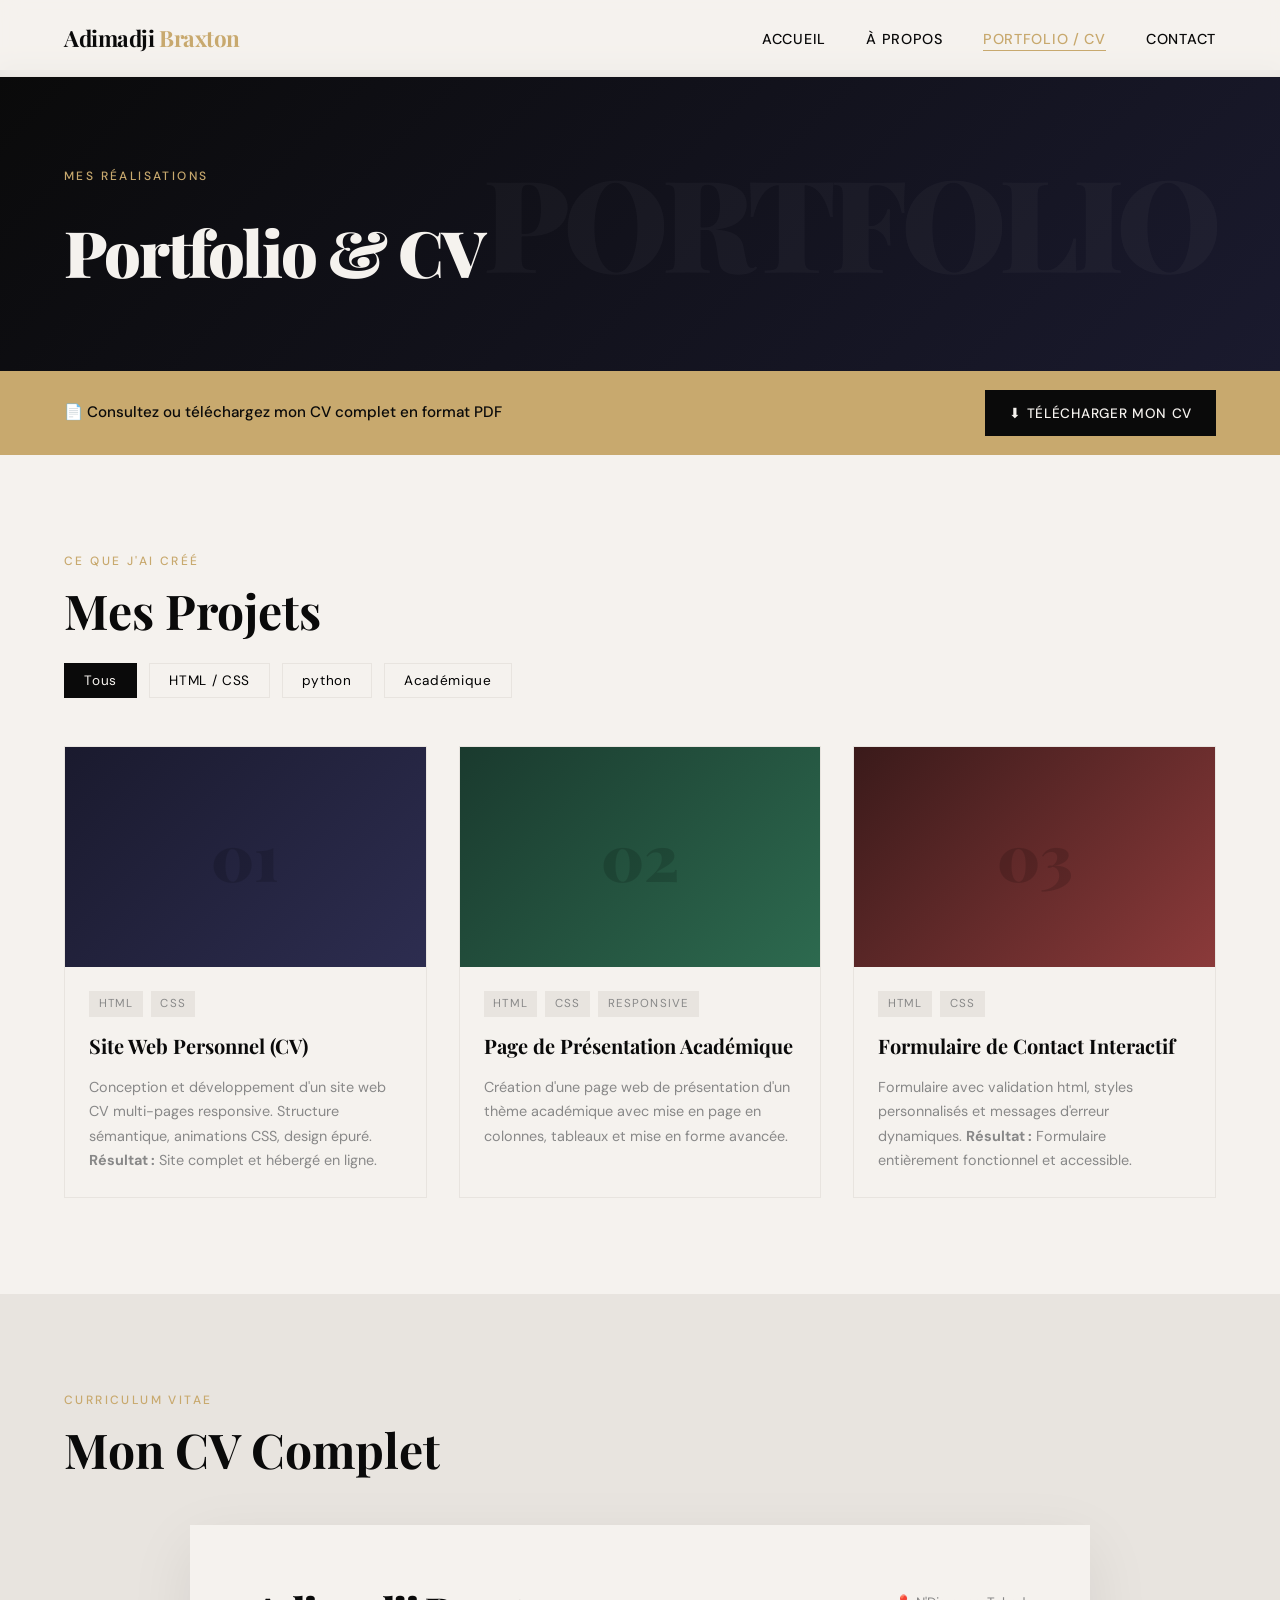
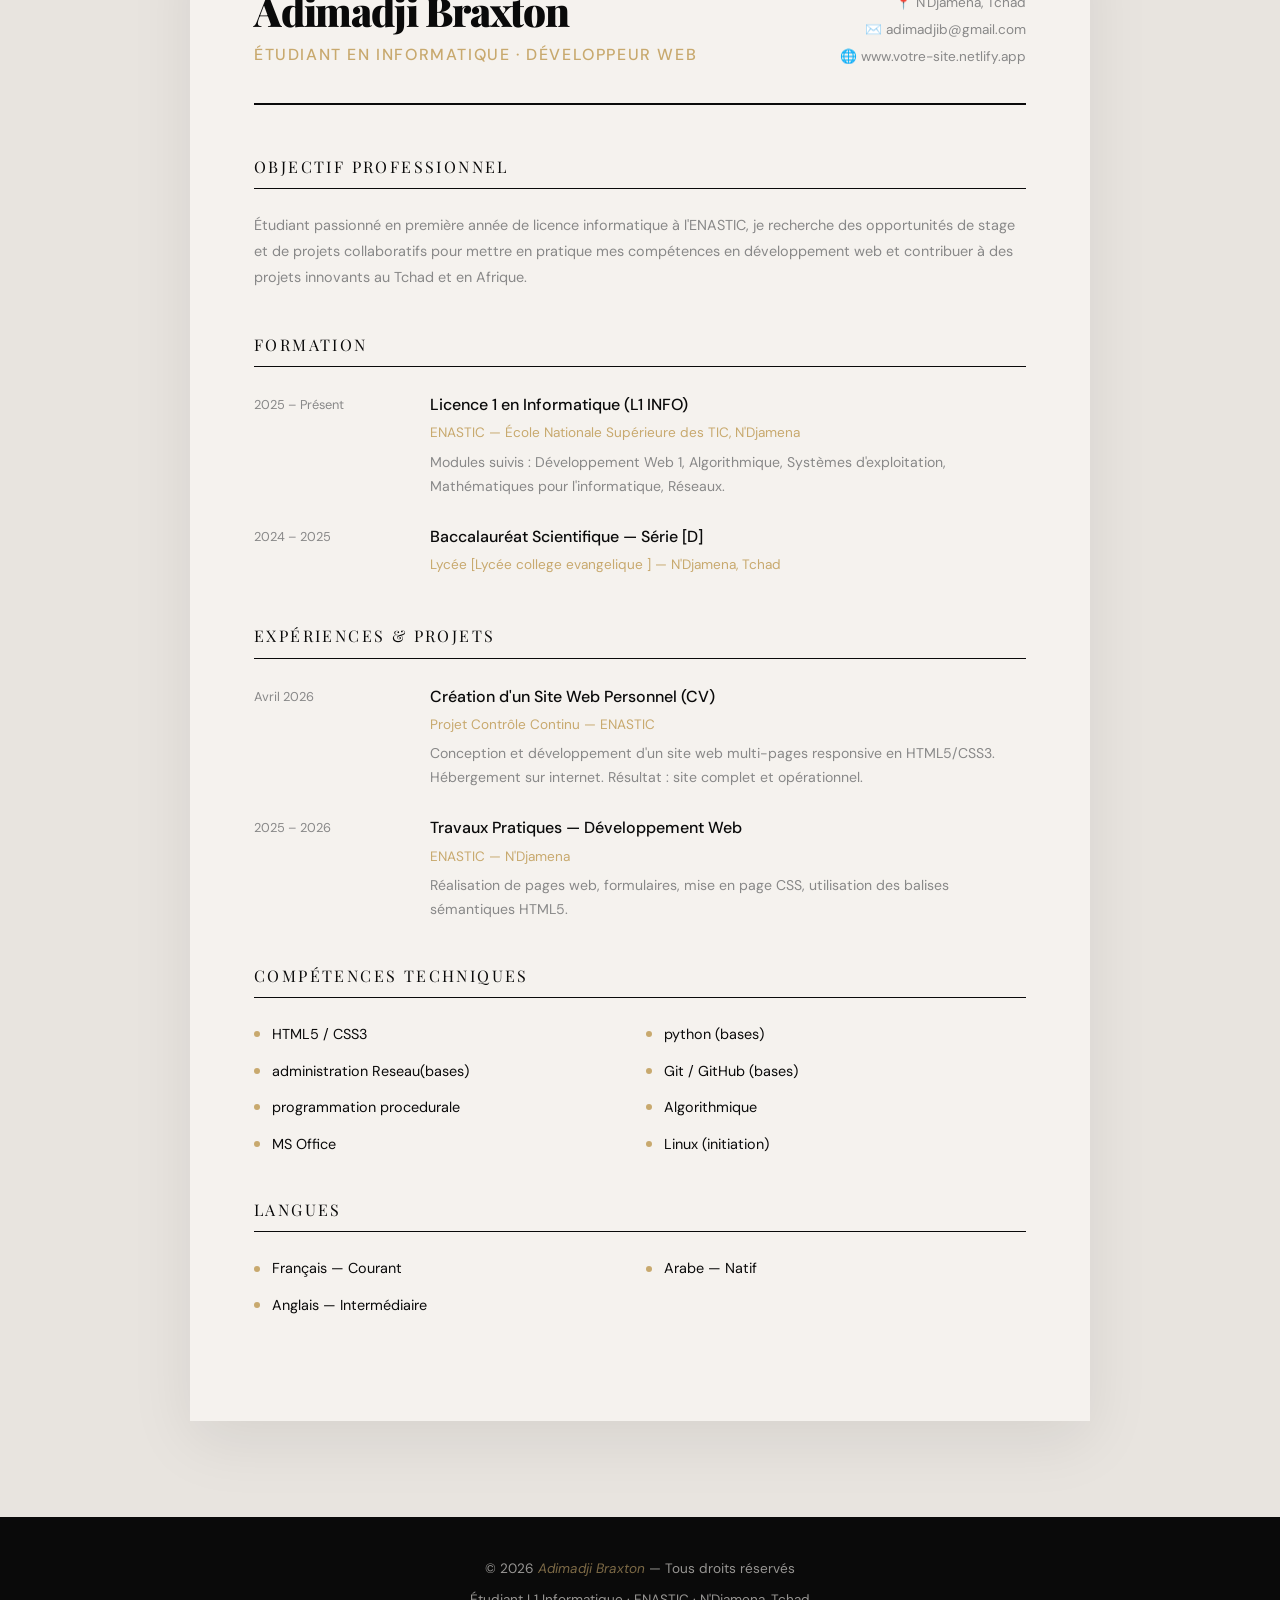
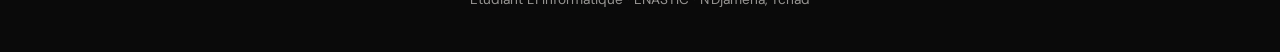
==== portfolio.html @ 240386e9 "Add files via upload" ====
<!DOCTYPE html>
<html lang="fr">
<head>
  <meta charset="UTF-8" />
  <meta name="viewport" content="width=device-width, initial-scale=1.0" />
  <title>Portfolio / CV — Braxton</title>
  <link rel="stylesheet" href="style.css" />
  <style>
    /* PAGE HEADER */
    .page-header {
      background: linear-gradient(135deg, var(--noir) 0%, #1a1a2e 100%);
      color: var(--blanc);
      padding: 6rem 5% 4rem;
      position: relative;
      overflow: hidden;
    }

    .page-header::after {
      content: 'PORTFOLIO';
      position: absolute;
      top: 50%; right: 5%;
      transform: translateY(-50%);
      font-family: 'Playfair Display', serif;
      font-size: 8rem;
      font-weight: 900;
      color: rgba(255,255,255,0.03);
      letter-spacing: -0.05em;
      white-space: nowrap;
    }

    .page-header h1 {
      font-family: 'Playfair Display', serif;
      font-size: clamp(2.5rem, 5vw, 4rem);
      font-weight: 900;
      letter-spacing: -0.03em;
    }

    /* SECTION CV DOWNLOAD */
    .cv-download-bar {
      background: var(--accent);
      padding: 1.2rem 5%;
      display: flex;
      align-items: center;
      justify-content: space-between;
      gap: 1rem;
      flex-wrap: wrap;
    }

    .cv-download-bar p {
      font-weight: 500;
      font-size: 0.95rem;
    }

    .cv-download-bar a {
      background: var(--noir);
      color: var(--blanc);
      padding: 0.7rem 1.5rem;
      text-decoration: none;
      font-size: 0.85rem;
      font-weight: 500;
      letter-spacing: 0.05em;
      text-transform: uppercase;
      transition: opacity 0.2s;
    }

    .cv-download-bar a:hover { opacity: 0.8; }

    /* SECTION PROJETS */
    .section-projects {
      padding: 6rem 5%;
    }

    .projects-filter {
      display: flex;
      gap: 0.75rem;
      margin-bottom: 3rem;
      flex-wrap: wrap;
    }

    .filter-btn {
      padding: 0.5rem 1.2rem;
      border: 1px solid var(--gris-clair);
      background: none;
      cursor: pointer;
      font-size: 0.85rem;
      font-family: 'DM Sans', sans-serif;
      transition: all var(--transition);
      letter-spacing: 0.05em;
    }

    .filter-btn.active, .filter-btn:hover {
      background: var(--noir);
      color: var(--blanc);
      border-color: var(--noir);
    }

    .projects-grid {
      display: grid;
      grid-template-columns: repeat(auto-fill, minmax(340px, 1fr));
      gap: 2rem;
    }

    .project-card {
      border: 1px solid var(--gris-clair);
      overflow: hidden;
      transition: all var(--transition);
    }

    .project-card:hover {
      border-color: var(--noir);
      box-shadow: 6px 6px 0 var(--noir);
      transform: translate(-3px, -3px);
    }

    .project-img {
      height: 220px;
      background: var(--gris-clair);
      display: flex;
      align-items: center;
      justify-content: center;
      font-family: 'Playfair Display', serif;
      font-size: 4rem;
      font-weight: 900;
      color: rgba(0,0,0,0.15);
      position: relative;
      overflow: hidden;
    }

    .project-overlay {
      position: absolute;
      inset: 0;
      background: rgba(0,0,0,0.7);
      display: flex;
      align-items: center;
      justify-content: center;
      gap: 1rem;
      opacity: 0;
      transition: opacity var(--transition);
    }

    .project-card:hover .project-overlay { opacity: 1; }

    .project-overlay a {
      color: var(--blanc);
      text-decoration: none;
      border: 1px solid rgba(255,255,255,0.5);
      padding: 0.5rem 1rem;
      font-size: 0.8rem;
      letter-spacing: 0.1em;
      text-transform: uppercase;
      transition: all 0.2s;
    }

    .project-overlay a:hover {
      background: var(--accent);
      border-color: var(--accent);
    }

    .project-body { padding: 1.5rem; }

    .project-tags {
      display: flex;
      gap: 0.5rem;
      flex-wrap: wrap;
      margin-bottom: 0.75rem;
    }

    .project-tag {
      font-size: 0.72rem;
      letter-spacing: 0.1em;
      text-transform: uppercase;
      background: var(--gris-clair);
      padding: 0.2rem 0.6rem;
      color: var(--gris);
    }

    .project-title {
      font-family: 'Playfair Display', serif;
      font-size: 1.25rem;
      margin-bottom: 0.75rem;
    }

    .project-desc {
      font-size: 0.9rem;
      color: var(--gris);
      line-height: 1.7;
    }

    /* SECTION CV COMPLET */
    .section-cv {
      padding: 6rem 5%;
      background: var(--gris-clair);
    }

    .cv-container {
      background: var(--blanc);
      max-width: 900px;
      margin: 3rem auto 0;
      padding: 4rem;
      box-shadow: 0 20px 60px rgba(0,0,0,0.08);
    }

    /* CV HEAD */
    .cv-head {
      display: flex;
      justify-content: space-between;
      align-items: flex-start;
      margin-bottom: 3rem;
      padding-bottom: 2rem;
      border-bottom: 2px solid var(--noir);
      gap: 2rem;
    }

    .cv-name-block h2 {
      font-family: 'Playfair Display', serif;
      font-size: 2.5rem;
      font-weight: 900;
      letter-spacing: -0.03em;
      line-height: 1.1;
    }

    .cv-name-block .cv-role {
      font-size: 1rem;
      color: var(--accent);
      font-weight: 500;
      margin-top: 0.5rem;
      text-transform: uppercase;
      letter-spacing: 0.1em;
    }

    .cv-contact-block {
      text-align: right;
      font-size: 0.85rem;
      color: var(--gris);
      line-height: 2;
    }

    /* CV SECTION */
    .cv-section {
      margin-bottom: 2.5rem;
    }

    .cv-section-title {
      font-family: 'Playfair Display', serif;
      font-size: 1rem;
      text-transform: uppercase;
      letter-spacing: 0.15em;
      border-bottom: 1px solid var(--noir);
      padding-bottom: 0.5rem;
      margin-bottom: 1.5rem;
    }

    .cv-entry {
      display: grid;
      grid-template-columns: 160px 1fr;
      gap: 1rem;
      margin-bottom: 1.5rem;
    }

    .cv-entry-date {
      font-size: 0.8rem;
      color: var(--gris);
      padding-top: 0.2rem;
    }

    .cv-entry-title {
      font-weight: 500;
      margin-bottom: 0.2rem;
    }

    .cv-entry-place {
      font-size: 0.85rem;
      color: var(--accent);
      margin-bottom: 0.4rem;
    }

    .cv-entry-desc {
      font-size: 0.88rem;
      color: var(--gris);
      line-height: 1.7;
    }

    /* Skills CV */
    .cv-skills-grid {
      display: grid;
      grid-template-columns: 1fr 1fr;
      gap: 0.75rem;
    }

    .cv-skill-item {
      display: flex;
      align-items: center;
      gap: 0.75rem;
      font-size: 0.9rem;
    }

    .cv-skill-dot {
      width: 6px; height: 6px;
      border-radius: 50%;
      background: var(--accent);
      flex-shrink: 0;
    }

    @media (max-width: 768px) {
      .cv-container { padding: 2rem 1.5rem; }
      .cv-head { flex-direction: column; }
      .cv-contact-block { text-align: left; }
      .cv-entry { grid-template-columns: 1fr; gap: 0.3rem; }
      .projects-grid { grid-template-columns: 1fr; }
    }
  </style>
</head>
<body>

  <nav>
    <a href="index.html" class="nav-logo">Adimadji <span>Braxton</span></a>
    <ul class="nav-links">
      <li><a href="index.html">Accueil</a></li>
      <li><a href="apropos.html">À Propos</a></li>
      <li><a href="portfolio.html" class="active">Portfolio / CV</a></li>
      <li><a href="contact.html">Contact</a></li>
    </ul>
  </nav>

  <main>

    <header class="page-header">
      <span class="section-tag fade-in">Mes Réalisations</span>
      <h1 class="fade-in fade-in-delay-1">Portfolio &amp; CV</h1>
    </header>

    <!-- BARRE TÉLÉCHARGEMENT CV -->
    <div class="cv-download-bar">
      <p>📄 Consultez ou téléchargez mon CV complet en format PDF</p>
      <a href="cv.pdf" download>⬇ Télécharger mon CV</a>
    </div>

    <!-- PROJETS -->
    <section class="section-projects">
      <span class="section-tag">Ce que j'ai créé</span>
      <h2 class="section-title">Mes Projets</h2>

      <div class="projects-filter">
        <button class="filter-btn active">Tous</button>
        <button class="filter-btn">HTML / CSS</button>
        <button class="filter-btn">python</button>
        <button class="filter-btn">Académique</button>
      </div>

      <div class="projects-grid">

        <article class="project-card fade-in">
          <div class="project-img" style="background: linear-gradient(135deg,#1a1a2e,#2d2d50)">
            <span>01</span>
            <div class="project-overlay">
              <a href="#">Voir le projet</a>
              <a href="#">Code source</a>
            </div>
          </div>
          <div class="project-body">
            <div class="project-tags">
              <span class="project-tag">HTML</span>
              <span class="project-tag">CSS</span>
            </div>
            <h3 class="project-title">Site Web Personnel (CV)</h3>
            <p class="project-desc">
              Conception et développement d'un site web CV multi-pages responsive.
              Structure sémantique, animations CSS, design épuré.
              <strong>Résultat :</strong> Site complet et hébergé en ligne.
            </p>
          </div>
        </article>

        <article class="project-card fade-in fade-in-delay-1">
          <div class="project-img" style="background: linear-gradient(135deg,#1a3a2e,#2d6a4f)">
            <span>02</span>
            <div class="project-overlay">
              <a href="#">Voir le projet</a>
              <a href="#">Code source</a>
            </div>
          </div>
          <div class="project-body">
            <div class="project-tags">
              <span class="project-tag">HTML</span>
              <span class="project-tag">CSS</span>
              <span class="project-tag">Responsive</span>
            </div>
            <h3 class="project-title">Page de Présentation Académique</h3>
            <p class="project-desc">
              Création d'une page web de présentation d'un thème académique avec
              mise en page en colonnes, tableaux et mise en forme avancée.
            </p>
          </div>
        </article>

        <article class="project-card fade-in fade-in-delay-2">
          <div class="project-img" style="background: linear-gradient(135deg,#3a1a1a,#8b3a3a)">
            <span>03</span>
            <div class="project-overlay">
              <a href="#">Voir le projet</a>
              <a href="#">Code source</a>
            </div>
          </div>
          <div class="project-body">
            <div class="project-tags">
              <span class="project-tag">HTML</span>
              <span class="project-tag">CSS</span>
              
            </div>
            <h3 class="project-title">Formulaire de Contact Interactif</h3>
            <p class="project-desc">
              Formulaire avec validation html, styles personnalisés et
              messages d'erreur dynamiques.
              <strong>Résultat :</strong> Formulaire entièrement fonctionnel et accessible.
            </p>
          </div>
        </article>
   </div>

    </section>

    <!-- CV COMPLET -->
    <section class="section-cv" id="cv">
      <span class="section-tag">Curriculum Vitae</span>
      <h2 class="section-title">Mon CV Complet</h2>

      <div class="cv-container fade-in">

        <!-- EN-TÊTE CV -->
        <div class="cv-head">
          <div class="cv-name-block">
            <h2>Adimadji Braxton</h2>
            <div class="cv-role">Étudiant en Informatique · Développeur Web</div>
          </div>
          <div class="cv-contact-block">
            <div>📍 N'Djamena, Tchad</div>
            <div>✉️ adimadjib@gmail.com</div>
            <div>🌐 www.votre-site.netlify.app</div>
          </div>
        </div>

        <!-- OBJECTIF -->
        <div class="cv-section">
          <div class="cv-section-title">Objectif Professionnel</div>
          <p style="font-size:0.9rem; color:var(--gris); line-height:1.8;">
            Étudiant passionné en première année de licence informatique à l'ENASTIC, 
            je recherche des opportunités de stage et de projets collaboratifs pour 
            mettre en pratique mes compétences en développement web et contribuer à des 
            projets innovants au Tchad et en Afrique.
          </p>
        </div>

        <!-- FORMATION -->
        <div class="cv-section">
          <div class="cv-section-title">Formation</div>
          <div class="cv-entry">
            <div class="cv-entry-date">2025 – Présent</div>
            <div>
              <div class="cv-entry-title">Licence 1 en Informatique (L1 INFO)</div>
              <div class="cv-entry-place">ENASTIC — École Nationale Supérieure des TIC, N'Djamena</div>
              <div class="cv-entry-desc">Modules suivis : Développement Web 1, Algorithmique, Systèmes d'exploitation, Mathématiques pour l'informatique, Réseaux.</div>
            </div>
          </div>
          <div class="cv-entry">
            <div class="cv-entry-date">2024 – 2025</div>
            <div>
              <div class="cv-entry-title">Baccalauréat Scientifique — Série [D]</div>
              <div class="cv-entry-place">Lycée [Lycée college evangelique ] — N'Djamena, Tchad</div>
            </div>
          </div>
        </div>

        <!-- EXPÉRIENCES -->
        <div class="cv-section">
          <div class="cv-section-title">Expériences &amp; Projets</div>
          <div class="cv-entry">
            <div class="cv-entry-date">Avril 2026</div>
            <div>
              <div class="cv-entry-title">Création d'un Site Web Personnel (CV)</div>
              <div class="cv-entry-place">Projet Contrôle Continu — ENASTIC</div>
              <div class="cv-entry-desc">Conception et développement d'un site web multi-pages responsive en HTML5/CSS3. Hébergement sur internet. Résultat : site complet et opérationnel.</div>
            </div>
          </div>
          <div class="cv-entry">
            <div class="cv-entry-date">2025 – 2026</div>
            <div>
              <div class="cv-entry-title">Travaux Pratiques — Développement Web</div>
              <div class="cv-entry-place">ENASTIC — N'Djamena</div>
              <div class="cv-entry-desc">Réalisation de pages web, formulaires, mise en page CSS, utilisation des balises sémantiques HTML5.</div>
            </div>
          </div>
        </div>

        <!-- COMPÉTENCES -->
        <div class="cv-section">
          <div class="cv-section-title">Compétences Techniques</div>
          <div class="cv-skills-grid">
            <div class="cv-skill-item"><span class="cv-skill-dot"></span>HTML5 / CSS3</div>
            <div class="cv-skill-item"><span class="cv-skill-dot"></span>python (bases)</div>
            <div class="cv-skill-item"><span class="cv-skill-dot"></span>administration Reseau(bases)</div>
            <div class="cv-skill-item"><span class="cv-skill-dot"></span>Git / GitHub (bases)</div>
            <div class="cv-skill-item"><span class="cv-skill-dot"></span>programmation procedurale</div>
            <div class="cv-skill-item"><span class="cv-skill-dot"></span>Algorithmique</div>
            <div class="cv-skill-item"><span class="cv-skill-dot"></span>MS Office</div>
            <div class="cv-skill-item"><span class="cv-skill-dot"></span>Linux (initiation)</div>
          </div>
        </div>

        <!-- LANGUES -->
        <div class="cv-section">
          <div class="cv-section-title">Langues</div>
          <div class="cv-skills-grid">
            <div class="cv-skill-item"><span class="cv-skill-dot"></span>Français — Courant</div>
            <div class="cv-skill-item"><span class="cv-skill-dot"></span>Arabe — Natif</div>
            <div class="cv-skill-item"><span class="cv-skill-dot"></span>Anglais — Intermédiaire</div>
          </div>
        </div>

      </div>
    </section>

  </main>

  <footer>
    <p>© 2026 <span class="footer-accent">Adimadji Braxton</span> — Tous droits réservés</p>
    <p style="margin-top:0.5rem;">Étudiant L1 Informatique · ENASTIC · N'Djamena, Tchad</p>
  </footer>

  <script>
    // Filtrage projets (simple)
    const filterBtns = document.querySelectorAll('.filter-btn');
    filterBtns.forEach(btn => {
      btn.addEventListener('click', () => {
        filterBtns.forEach(b => b.classList.remove('active'));
        btn.classList.add('active');
      });
    });
  </script>

</body>
</html>
---- style.css ----
/* ===== VARIABLES & RESET ===== */
@import url('https://fonts.googleapis.com/css2?family=Playfair+Display:wght@400;700;900&family=DM+Sans:wght@300;400;500&display=swap');

:root {
  --noir: #0a0a0a;
  --blanc: #f5f2ee;
  --accent: #c8a96e;
  --accent2: #7c9a8a;
  --gris: #888;
  --gris-clair: #e8e4df;
  --radius: 4px;
  --transition: 0.35s ease;
}

*, *::before, *::after { margin: 0; padding: 0; box-sizing: border-box; }

html { scroll-behavior: smooth; }

body {
  font-family: 'DM Sans', sans-serif;
  background: var(--blanc);
  color: var(--noir);
  font-size: 16px;
  line-height: 1.7;
  overflow-x: hidden;
}

/* ===== NAVBAR ===== */
nav {
  position: fixed;
  top: 0; left: 0; right: 0;
  z-index: 1000;
  display: flex;
  justify-content: space-between;
  align-items: center;
  padding: 1.2rem 5%;
  background: rgba(245, 242, 238, 0.95);
  backdrop-filter: blur(10px);
  border-bottom: 1px solid var(--gris-clair);
  transition: var(--transition);
}

.nav-logo {
  font-family: 'Playfair Display', serif;
  font-size: 1.4rem;
  font-weight: 700;
  color: var(--noir);
  text-decoration: none;
  letter-spacing: -0.02em;
}

.nav-logo span { color: var(--accent); }

.nav-links {
  display: flex;
  list-style: none;
  gap: 2.5rem;
}

.nav-links a {
  text-decoration: none;
  color: var(--noir);
  font-size: 0.9rem;
  font-weight: 500;
  letter-spacing: 0.05em;
  text-transform: uppercase;
  position: relative;
  transition: color var(--transition);
}

.nav-links a::after {
  content: '';
  position: absolute;
  bottom: -3px; left: 0;
  width: 0; height: 1px;
  background: var(--accent);
  transition: width var(--transition);
}

.nav-links a:hover { color: var(--accent); }
.nav-links a:hover::after, .nav-links a.active::after { width: 100%; }
.nav-links a.active { color: var(--accent); }

/* ===== FOOTER ===== */
footer {
  background: var(--noir);
  color: var(--blanc);
  text-align: center;
  padding: 2.5rem 5%;
}

footer p { font-size: 0.85rem; opacity: 0.6; }
footer .footer-accent { color: var(--accent); font-style: italic; }

/* ===== BOUTONS ===== */
.btn {
  display: inline-block;
  padding: 0.85rem 2rem;
  border: 2px solid var(--noir);
  color: var(--noir);
  text-decoration: none;
  font-weight: 500;
  font-size: 0.9rem;
  letter-spacing: 0.08em;
  text-transform: uppercase;
  transition: all var(--transition);
  cursor: pointer;
  background: transparent;
}

.btn:hover {
  background: var(--noir);
  color: var(--blanc);
}

.btn-accent {
  border-color: var(--accent);
  color: var(--accent);
}

.btn-accent:hover {
  background: var(--accent);
  color: var(--blanc);
}

.btn-filled {
  background: var(--noir);
  color: var(--blanc);
}

.btn-filled:hover {
  background: var(--accent);
  border-color: var(--accent);
}

/* ===== SECTIONS COMMUNES ===== */
.section-tag {
  font-size: 0.75rem;
  letter-spacing: 0.2em;
  text-transform: uppercase;
  color: var(--accent);
  font-weight: 500;
  margin-bottom: 0.75rem;
  display: block;
}

.section-title {
  font-family: 'Playfair Display', serif;
  font-size: clamp(2rem, 4vw, 3rem);
  line-height: 1.15;
  margin-bottom: 1.5rem;
}

.section-subtitle {
  font-size: 1.05rem;
  color: var(--gris);
  max-width: 550px;
  line-height: 1.8;
}

.divider {
  width: 50px;
  height: 2px;
  background: var(--accent);
  margin: 1.5rem 0;
}

/* ===== PAGE MAIN CONTENT ===== */
main { padding-top: 70px; }

/* ===== ANIMATIONS ===== */
.fade-in {
  opacity: 0;
  transform: translateY(25px);
  animation: fadeUp 0.7s forwards;
}

.fade-in-delay-1 { animation-delay: 0.15s; }
.fade-in-delay-2 { animation-delay: 0.3s; }
.fade-in-delay-3 { animation-delay: 0.45s; }
.fade-in-delay-4 { animation-delay: 0.6s; }

@keyframes fadeUp {
  to { opacity: 1; transform: translateY(0); }
}

/* ===== RESPONSIVE ===== */
@media (max-width: 768px) {
  .nav-links { display: none; }
  nav { padding: 1rem 5%; }
}
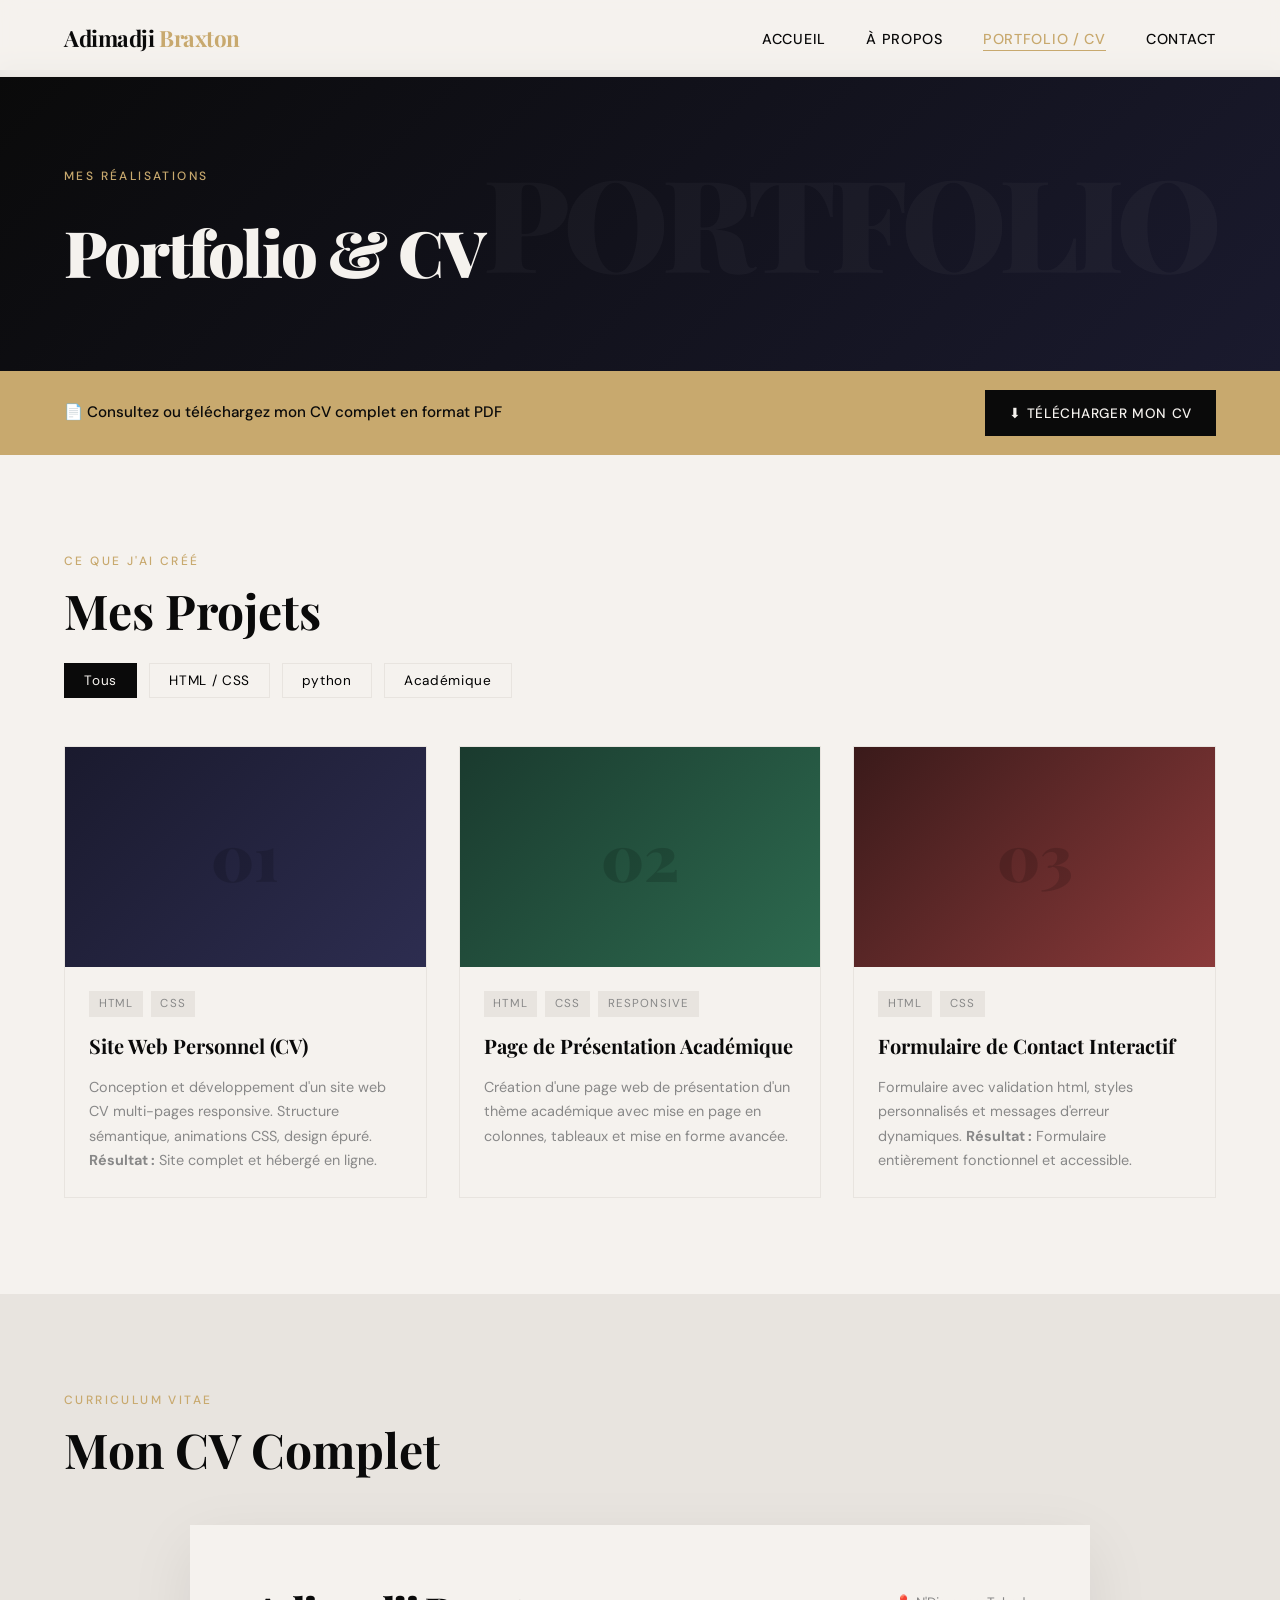
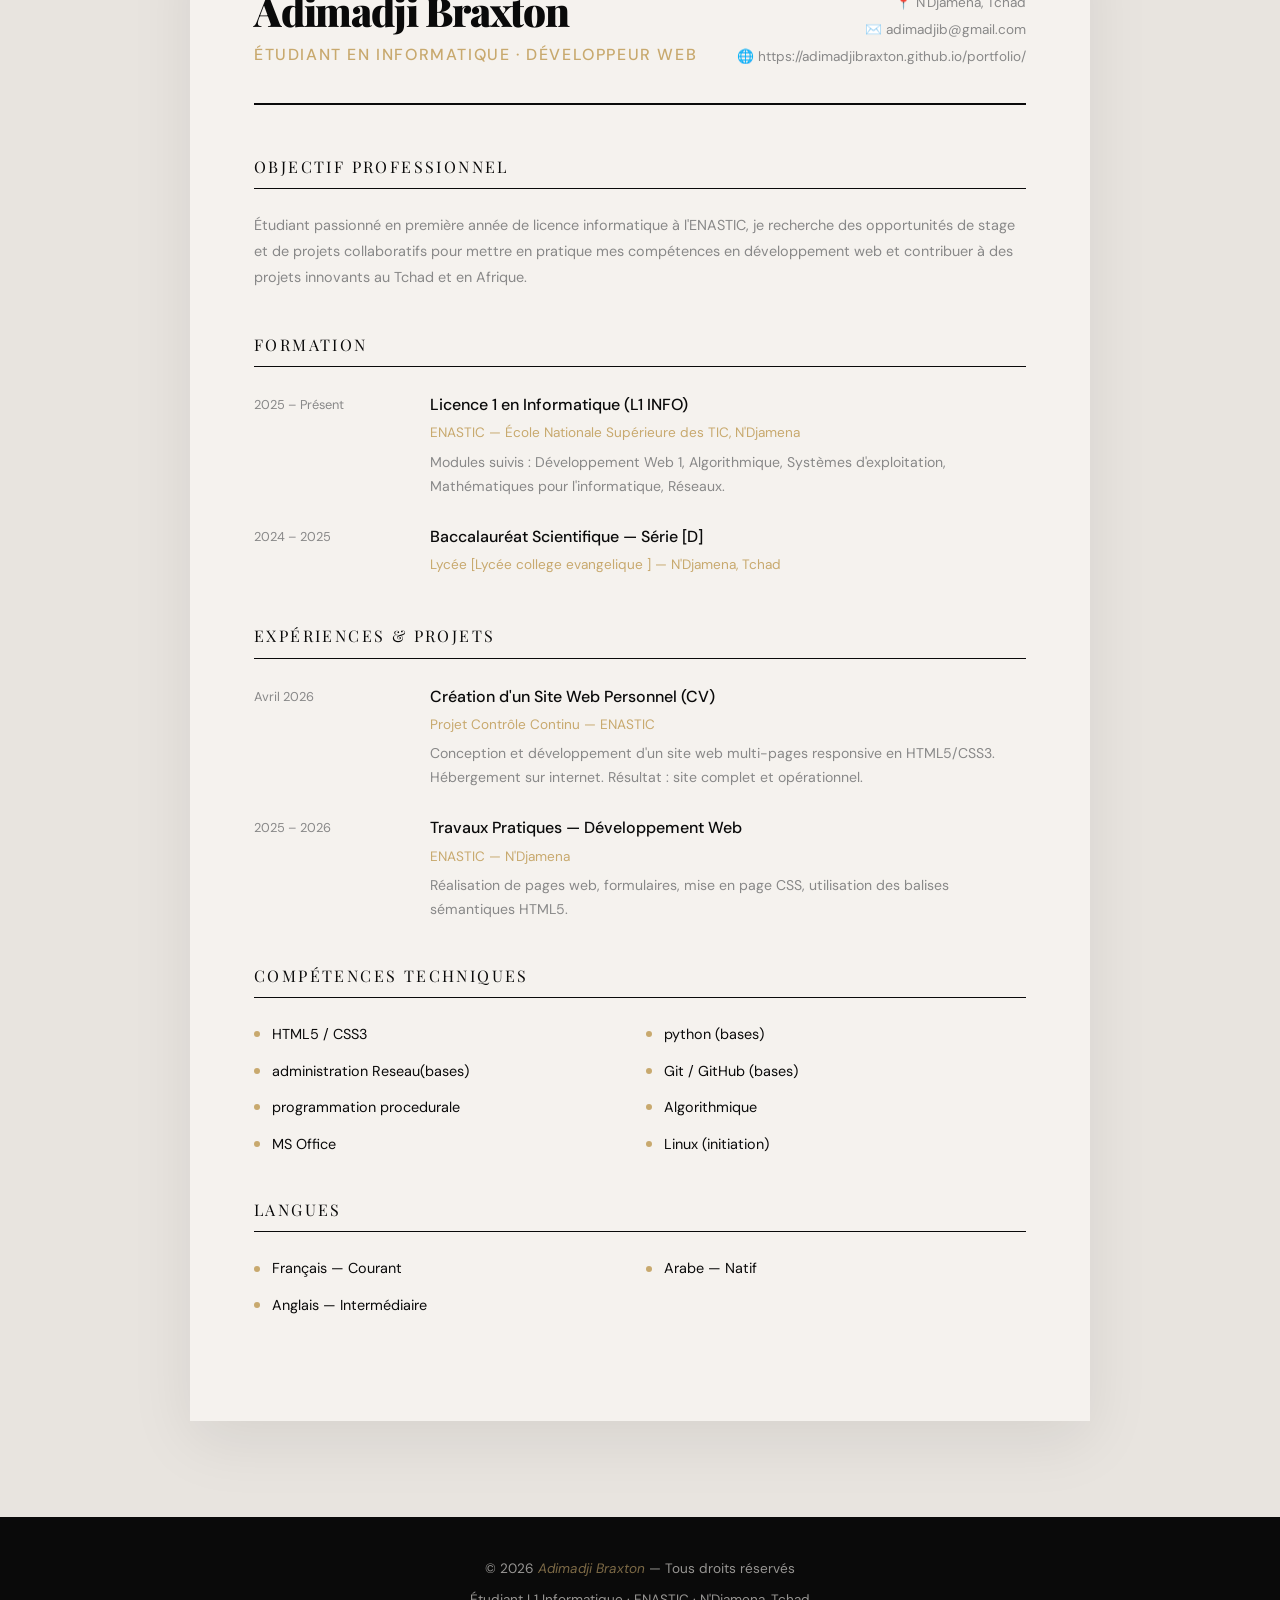
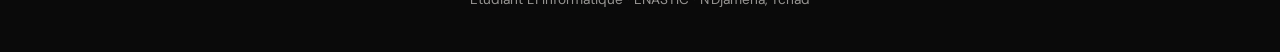
==== commit 33168672: "Update portfolio.html" ====
--- a/portfolio.html
+++ b/portfolio.html
@@ -435,7 +435,7 @@
           <div class="cv-contact-block">
             <div>📍 N'Djamena, Tchad</div>
             <div>✉️ adimadjib@gmail.com</div>
-            <div>🌐 www.votre-site.netlify.app</div>
+            <div>🌐 https://adimadjibraxton.github.io/portfolio/</div>
           </div>
         </div>
 
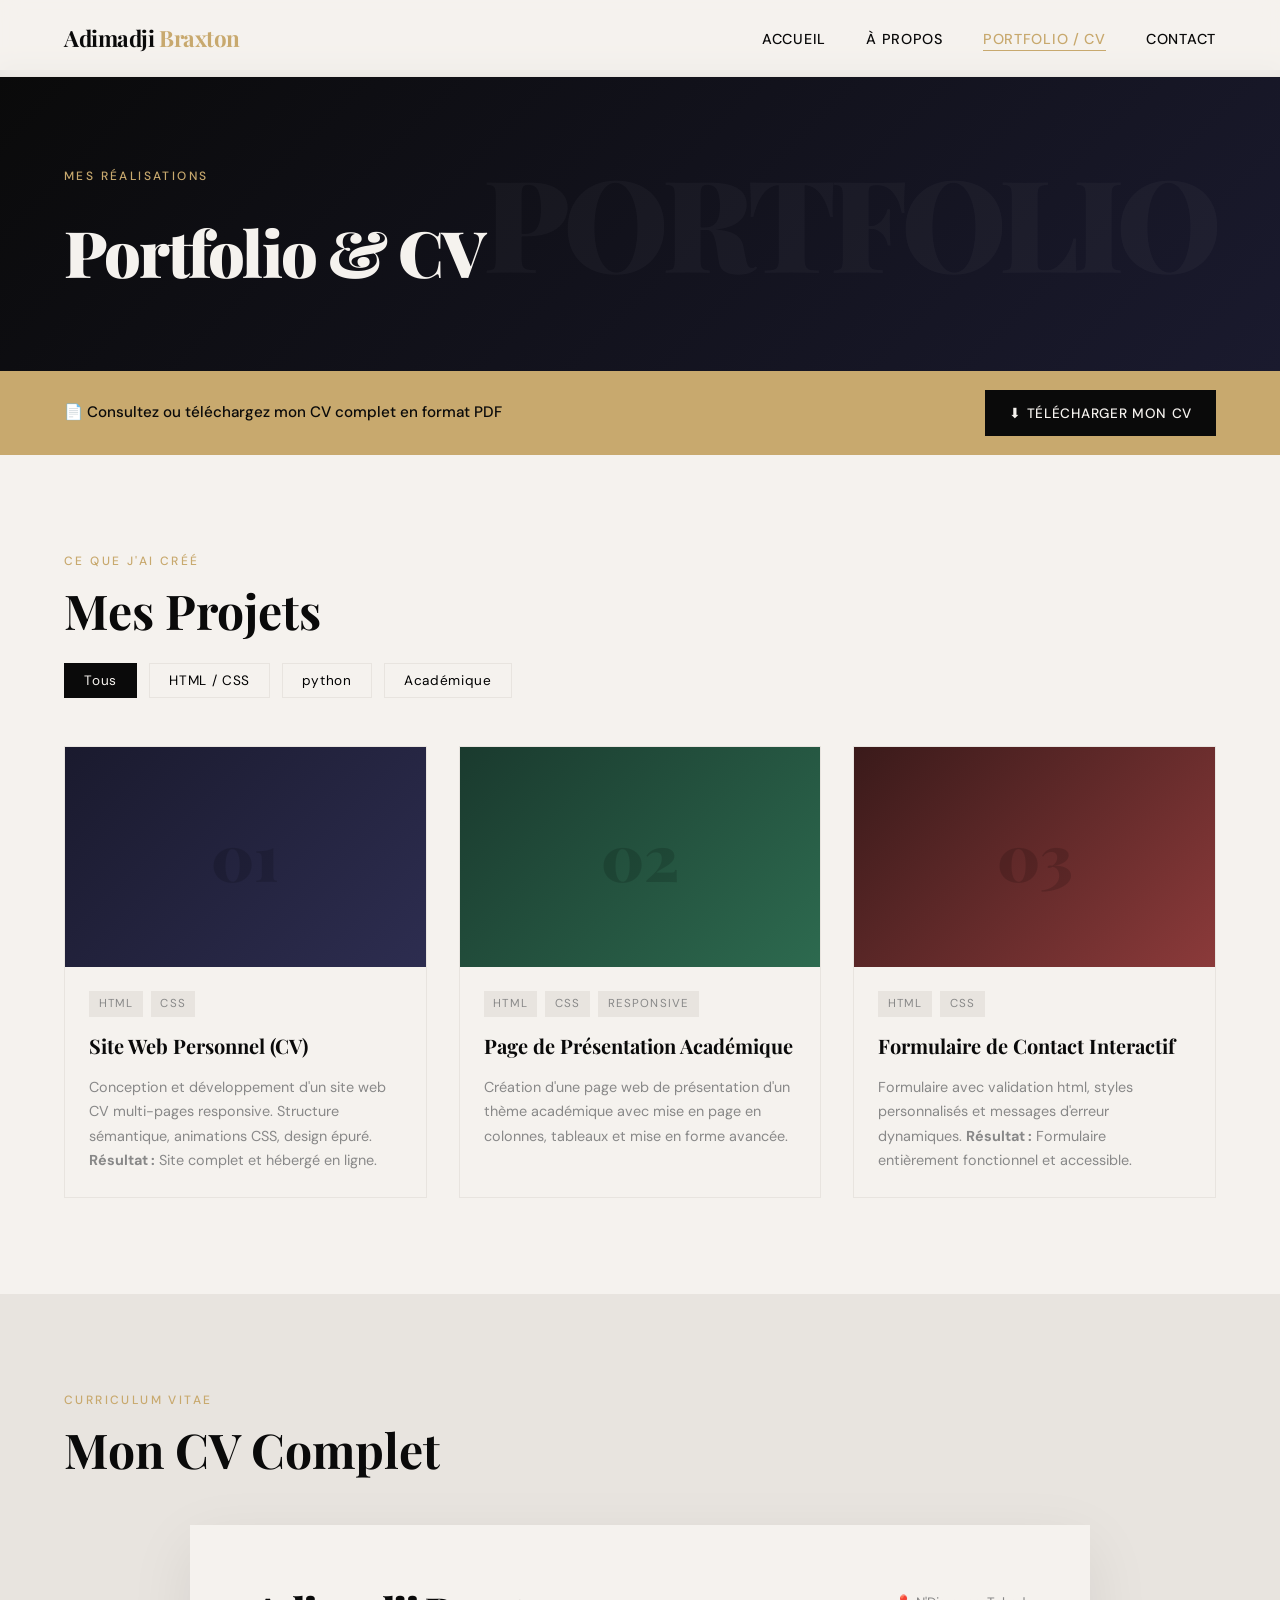
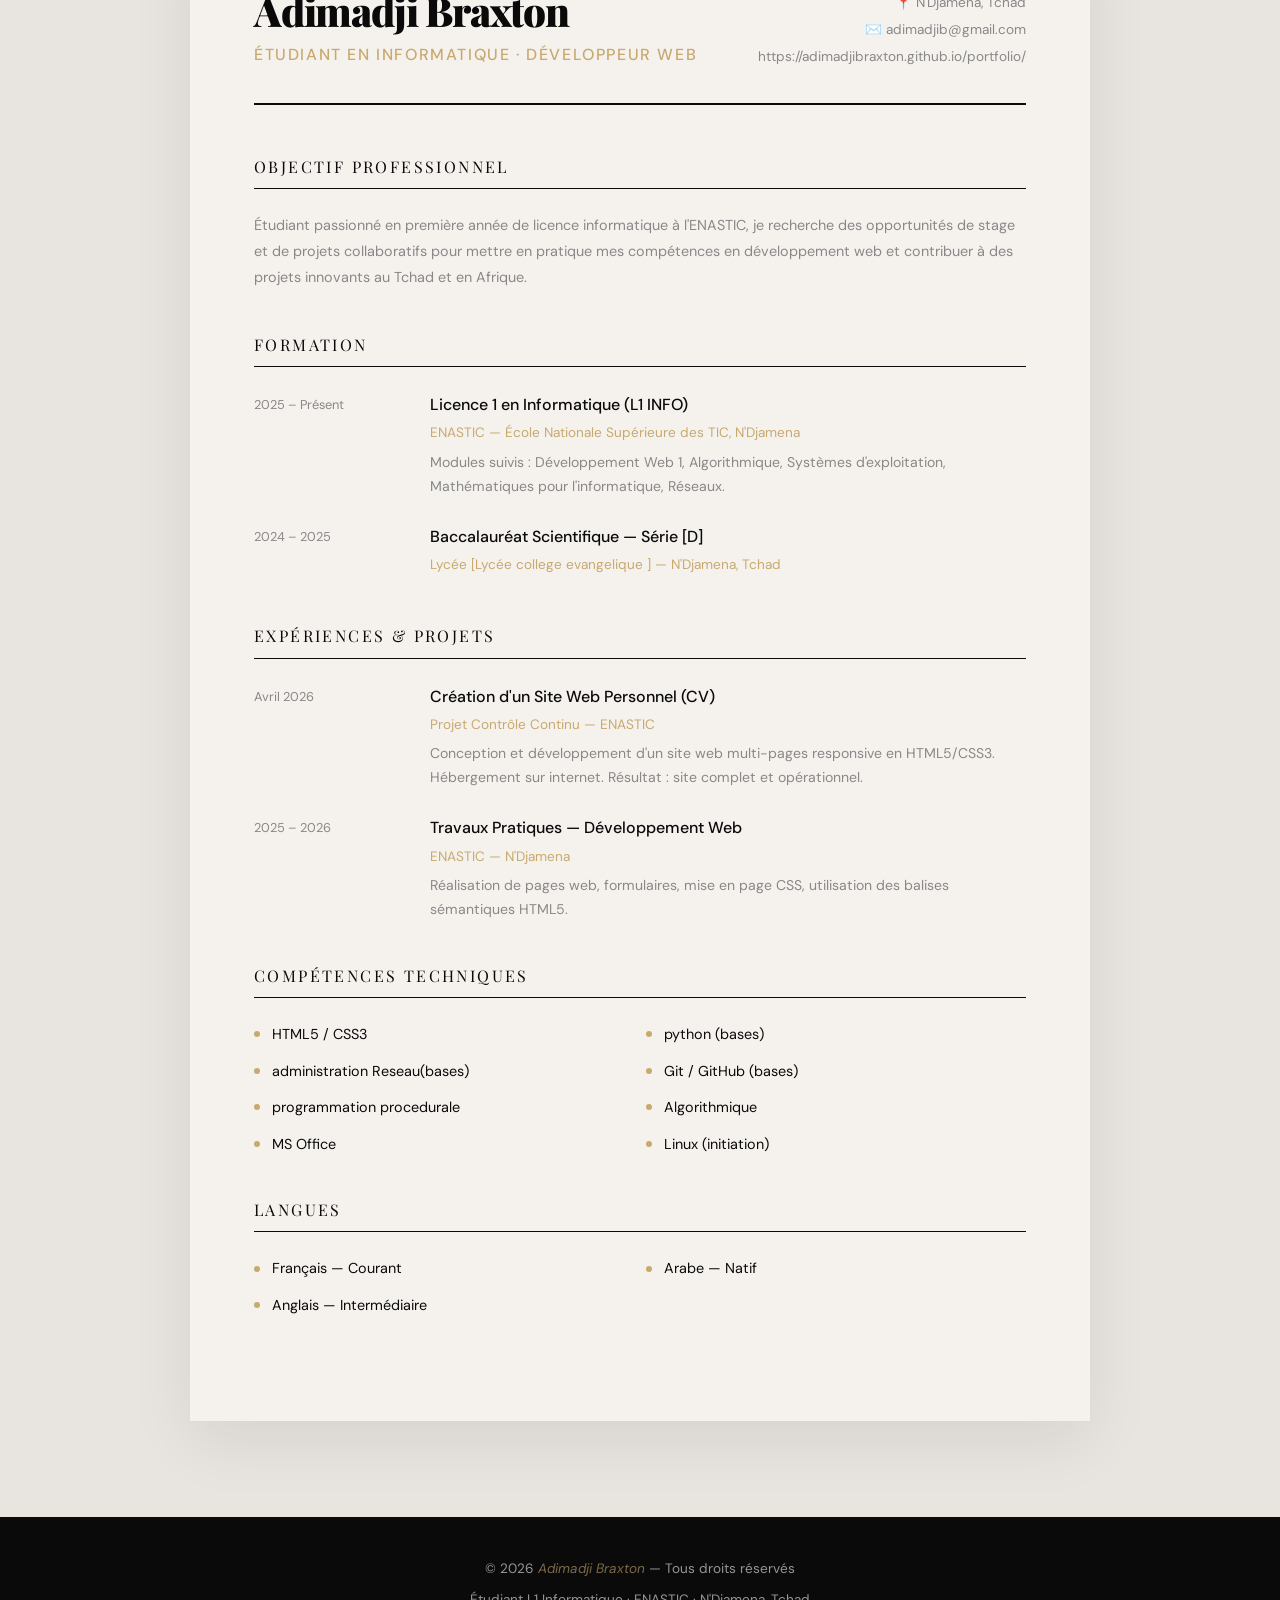
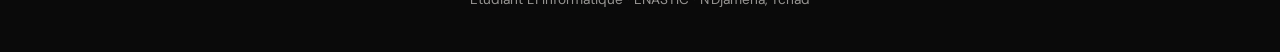
==== commit 7c3219a9: "Add files via upload" ====
--- a/portfolio.html
+++ b/portfolio.html
@@ -435,7 +435,7 @@
           <div class="cv-contact-block">
             <div>📍 N'Djamena, Tchad</div>
             <div>✉️ adimadjib@gmail.com</div>
-            <div>🌐 https://adimadjibraxton.github.io/portfolio/</div>
+            <div>https://adimadjibraxton.github.io/portfolio/</div>
           </div>
         </div>
 
